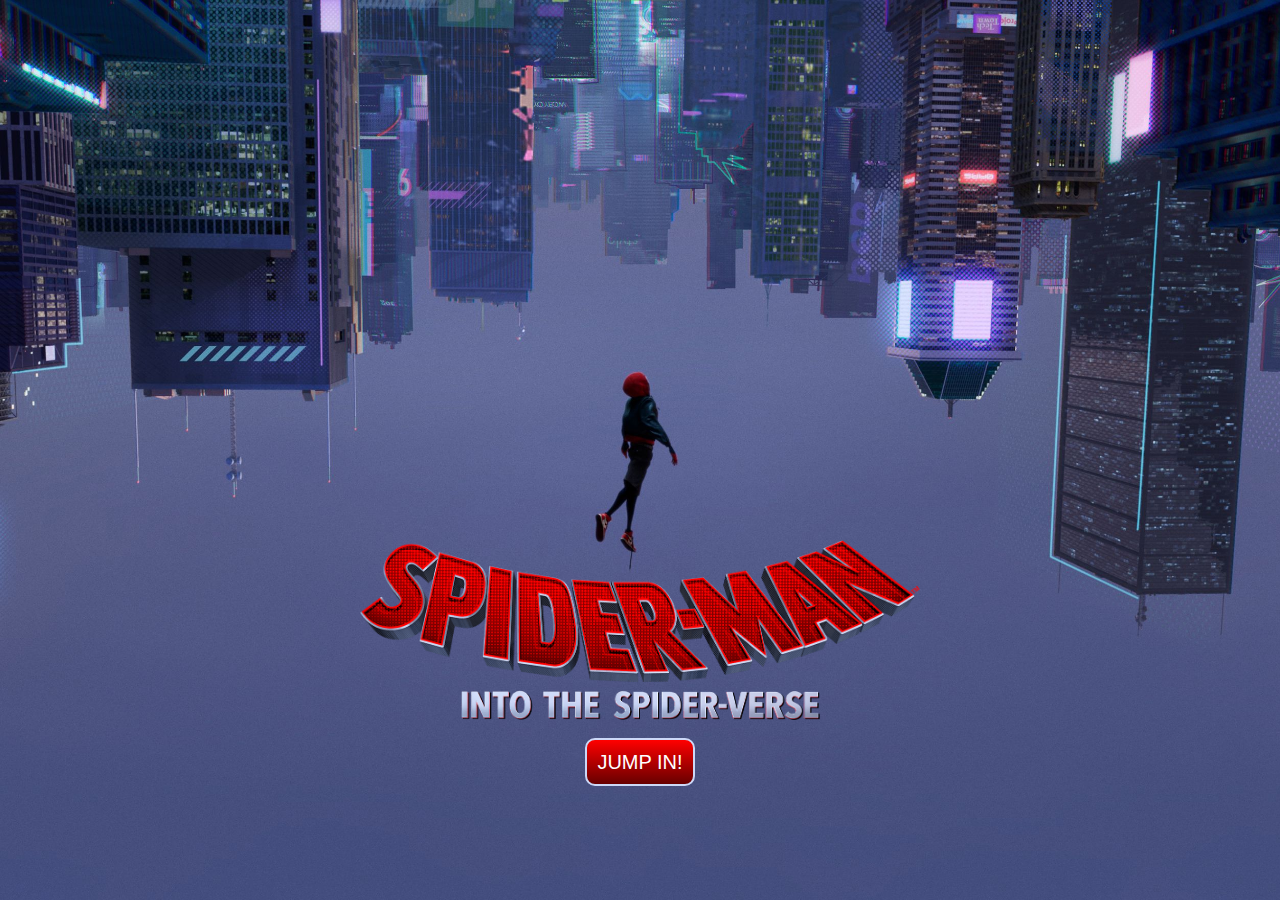
==== index.html @ bbaa46cb "Started Project" ====
<!doctype html>
<html lang="en">
<head>
  <!-- Required meta tags -->
  <meta charset="utf-8">
  <meta name="viewport" content="width=device-width, initial-scale=1, shrink-to-fit=no">
  <link rel="stylesheet" type="text/css" href="assets/styles/style.css">
  <link rel="stylesheet" href="https://maxcdn.bootstrapcdn.com/bootstrap/4.0.0/css/bootstrap.min.css" integrity="sha384-Gn5384xqQ1aoWXA+058RXPxPg6fy4IWvTNh0E263XmFcJlSAwiGgFAW/dAiS6JXm" crossorigin="anonymous">

  <title>Spider-Man Into the Spider-verse</title>
</head>
<body>
  <div class="landing">
    <div class="mainlogo"></div>
      <div class="container" id="jump">
        <a href="main.html"><h5>Jump In!</h5></a>
    </div>
  </div>

  <!-- Optional JavaScript -->
  <!-- jQuery first, then Popper.js, then Bootstrap JS -->
  <script src="https://code.jquery.com/jquery-3.2.1.slim.min.js" integrity="sha384-KJ3o2DKtIkvYIK3UENzmM7KCkRr/rE9/Qpg6aAZGJwFDMVNA/GpGFF93hXpG5KkN" crossorigin="anonymous"></script>
  <script src="https://cdnjs.cloudflare.com/ajax/libs/popper.js/1.12.9/umd/popper.min.js" integrity="sha384-ApNbgh9B+Y1QKtv3Rn7W3mgPxhU9K/ScQsAP7hUibX39j7fakFPskvXusvfa0b4Q" crossorigin="anonymous"></script>
  <script src="https://maxcdn.bootstrapcdn.com/bootstrap/4.0.0/js/bootstrap.min.js" integrity="sha384-JZR6Spejh4U02d8jOt6vLEHfe/JQGiRRSQQxSfFWpi1MquVdAyjUar5+76PVCmYl" crossorigin="anonymous"></script>
</body>
</html>
---- assets/styles/style.css ----
/*LANDING PAGE*/
.landing {
	background-image:url(../images/landing.jpg);
	height: 100vh;
	background-position: center;
	background-size: cover;
	background-repeat: no-repeat;
}

.mainlogo {
	height: 20vh;
	background-image: url(../images/mainlogo.png);
	background-position: center;
	background-size: contain;
	background-repeat: no-repeat;
	position: relative;
	top:60%;
}

#jump {
	text-align: center;
	position: relative;
	top:62%;
}

#jump h5 {
	color: white;
	background-image: linear-gradient(#FF0000, #670000);
	text-align: center;
	width: 110px;
	border-radius: 10px;
	padding: 10px;
	border: #CCD8F7 2px solid;
	margin: 0 auto;
	text-transform: uppercase;
	font-weight: 500;
}
/*END OF LANDING PAGE*/
/*MAIN PAGE*/
/*NAVBAR*/
.navbar {
	background-image: linear-gradient(#FF0000, #670000);
	border-bottom: #CCD8F7 2px solid;
	border-top: #CCD8F7 2px solid;
	height:8vh;

}

nav a img{
	height: 50px;
	border-radius: 50%;
}


.nav-item a{
	color: #f4f4f4;
}

/*END OF NAVBAAR*/
/*MAIN*/

#overlay {
	background-image: url(../images/overlay.png);
}
#mainPage {
	height: 100vh;
	/*background-image: linear-gradient(#6D709D, #646C9B);*/
	background-image: url(../images/mainWallpaper.jpg);
	background-position: center;
	background-size: cover;
	background-repeat: no-repeat;
	margin-top: 8vh;
}

#trailer {
	height: 40vh;
	width: 50%;
	margin: 0 auto;
	padding-top: 2vh;
}
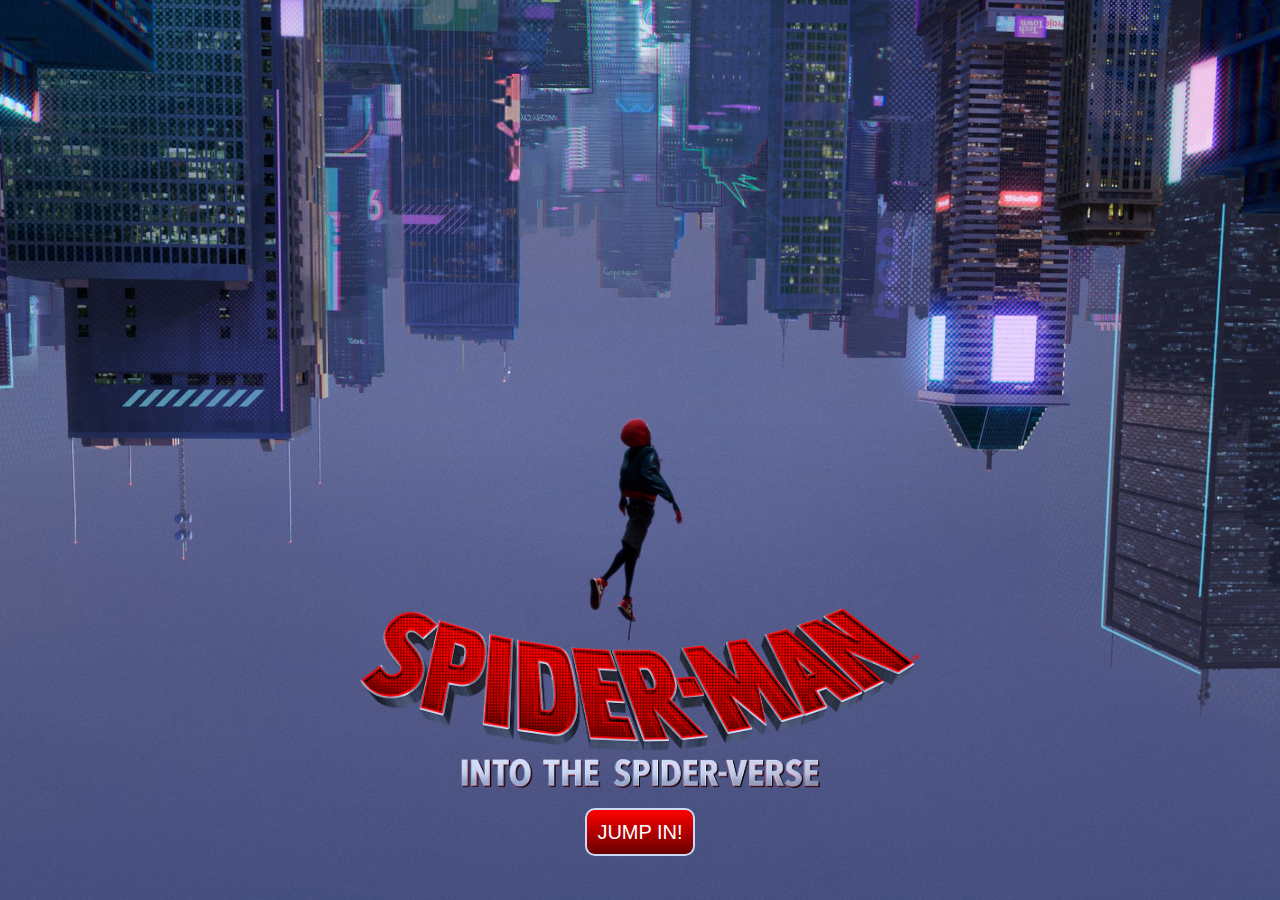
==== commit 40694f12: "added ratings" ====
--- a/index.html
+++ b/index.html
@@ -1,26 +1,42 @@
 <!doctype html>
 <html lang="en">
+
 <head>
   <!-- Required meta tags -->
   <meta charset="utf-8">
   <meta name="viewport" content="width=device-width, initial-scale=1, shrink-to-fit=no">
   <link rel="stylesheet" type="text/css" href="assets/styles/style.css">
-  <link rel="stylesheet" href="https://maxcdn.bootstrapcdn.com/bootstrap/4.0.0/css/bootstrap.min.css" integrity="sha384-Gn5384xqQ1aoWXA+058RXPxPg6fy4IWvTNh0E263XmFcJlSAwiGgFAW/dAiS6JXm" crossorigin="anonymous">
+  <link rel="stylesheet" href="https://maxcdn.bootstrapcdn.com/bootstrap/4.0.0/css/bootstrap.min.css"
+    integrity="sha384-Gn5384xqQ1aoWXA+058RXPxPg6fy4IWvTNh0E263XmFcJlSAwiGgFAW/dAiS6JXm" crossorigin="anonymous">
 
   <title>Spider-Man Into the Spider-verse</title>
 </head>
+
 <body>
-  <div class="landing">
-    <div class="mainlogo"></div>
+  <div class="x">
+    <div class="landing">
+      <div class="mainlogo"></div>
       <div class="container" id="jump">
-        <a href="main.html"><h5>Jump In!</h5></a>
+        <a href="main.html">
+          <h5>Jump In!</h5>
+        </a>
+      </div>
     </div>
   </div>
 
+
   <!-- Optional JavaScript -->
+  
   <!-- jQuery first, then Popper.js, then Bootstrap JS -->
-  <script src="https://code.jquery.com/jquery-3.2.1.slim.min.js" integrity="sha384-KJ3o2DKtIkvYIK3UENzmM7KCkRr/rE9/Qpg6aAZGJwFDMVNA/GpGFF93hXpG5KkN" crossorigin="anonymous"></script>
-  <script src="https://cdnjs.cloudflare.com/ajax/libs/popper.js/1.12.9/umd/popper.min.js" integrity="sha384-ApNbgh9B+Y1QKtv3Rn7W3mgPxhU9K/ScQsAP7hUibX39j7fakFPskvXusvfa0b4Q" crossorigin="anonymous"></script>
-  <script src="https://maxcdn.bootstrapcdn.com/bootstrap/4.0.0/js/bootstrap.min.js" integrity="sha384-JZR6Spejh4U02d8jOt6vLEHfe/JQGiRRSQQxSfFWpi1MquVdAyjUar5+76PVCmYl" crossorigin="anonymous"></script>
+  <script src="https://code.jquery.com/jquery-3.2.1.slim.min.js"
+    integrity="sha384-KJ3o2DKtIkvYIK3UENzmM7KCkRr/rE9/Qpg6aAZGJwFDMVNA/GpGFF93hXpG5KkN"
+    crossorigin="anonymous"></script>
+  <script src="https://cdnjs.cloudflare.com/ajax/libs/popper.js/1.12.9/umd/popper.min.js"
+    integrity="sha384-ApNbgh9B+Y1QKtv3Rn7W3mgPxhU9K/ScQsAP7hUibX39j7fakFPskvXusvfa0b4Q"
+    crossorigin="anonymous"></script>
+  <script src="https://maxcdn.bootstrapcdn.com/bootstrap/4.0.0/js/bootstrap.min.js"
+    integrity="sha384-JZR6Spejh4U02d8jOt6vLEHfe/JQGiRRSQQxSfFWpi1MquVdAyjUar5+76PVCmYl"
+    crossorigin="anonymous"></script>
 </body>
+
 </html>--- a/assets/styles/style.css
+++ b/assets/styles/style.css
@@ -1,10 +1,19 @@
 /*LANDING PAGE*/
 .landing {
-	background-image:url(../images/landing.jpg);
+	/* background-image:url(../images/landing.jpg);
 	height: 100vh;
 	background-position: center;
 	background-size: cover;
-	background-repeat: no-repeat;
+	background-repeat: no-repeat; */
+	background-image: url(../images/landing.jpg);
+    background-position: top center;
+    background-repeat: no-repeat;
+    background-size: auto 100% ;
+    height: 112.5vh;
+    position: relative;
+    top: 0%;
+    animation: scroll 5s;
+    animation-fill-mode: forwards;
 }
 
 .mainlogo {
@@ -35,6 +44,17 @@
 	text-transform: uppercase;
 	font-weight: 500;
 }
+
+.x {
+    height: 100vh;   
+    overflow: hidden; 
+}
+
+
+@keyframes scroll {
+    0%      {top: 0%}
+    100%    {top: -12.5%}
+}
 /*END OF LANDING PAGE*/
 /*MAIN PAGE*/
 /*NAVBAR*/
@@ -43,11 +63,12 @@
 	border-bottom: #CCD8F7 2px solid;
 	border-top: #CCD8F7 2px solid;
 	height:8vh;
+	padding: 0;
 
 }
 
 nav a img{
-	height: 50px;
+	height: 6vh;
 	border-radius: 50%;
 }
 
@@ -56,8 +77,24 @@
 	color: #f4f4f4;
 }
 
+/* nav ul {
+	background-color:black;
+} */
+
+.navbar.scrolled{
+	background: rgba(225, 225, 225, 0.0);
+	/* transition: background 2s ease-out; */
+	border: none;
+  }
+
+  .overlay.scrolled{
+	background-image: none;
+	/* transition: background 2s ease-out; */
+	border: none;
+  }
 /*END OF NAVBAAR*/
 /*MAIN*/
+
 
 #overlay {
 	background-image: url(../images/overlay.png);
@@ -73,8 +110,34 @@
 }
 
 #trailer {
-	height: 40vh;
-	width: 50%;
+	/* height: 40vh; */
+	/* width: 50%; */
 	margin: 0 auto;
 	padding-top: 2vh;
-}+	text-align: center;
+}
+
+.oscars img {
+	width: 100%;
+	background-color: rgba(255, 255, 255, 0.3);
+	padding: 10px;
+	margin-bottom:3vh;
+	border-radius: 5px;
+}
+
+.rt img {
+	height: 15vh;
+}
+
+.mt img {
+	height: 15vh;
+}
+/* .rt img {
+	height: 15vh;
+}
+
+.rt span {
+	font-size: 2em;
+	color: white;
+	line-height: 10vh;
+} */
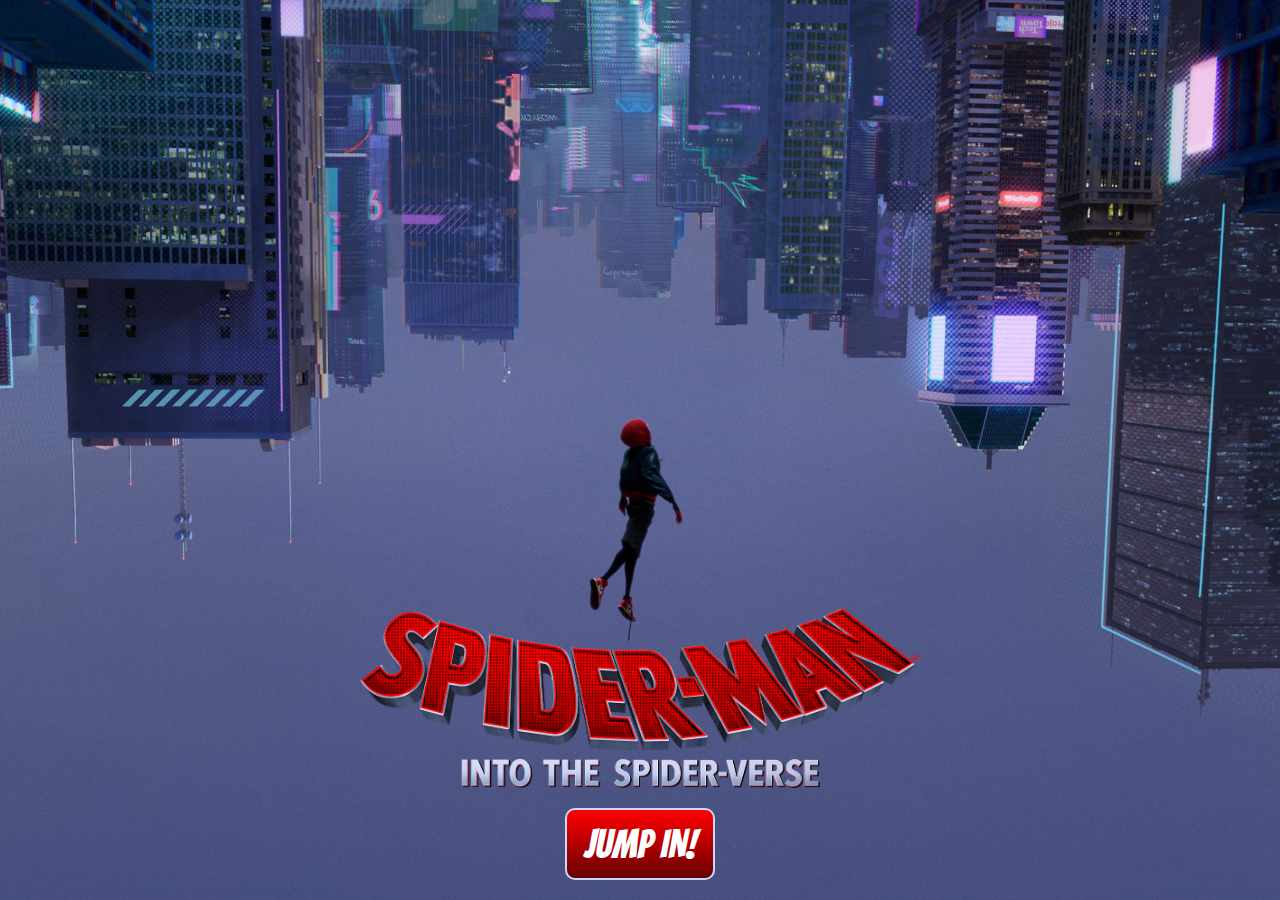
==== commit cc6346e5: "added footer and links to pages" ====
--- a/index.html
+++ b/index.html
@@ -8,7 +8,7 @@
   <link rel="stylesheet" type="text/css" href="assets/styles/style.css">
   <link rel="stylesheet" href="https://maxcdn.bootstrapcdn.com/bootstrap/4.0.0/css/bootstrap.min.css"
     integrity="sha384-Gn5384xqQ1aoWXA+058RXPxPg6fy4IWvTNh0E263XmFcJlSAwiGgFAW/dAiS6JXm" crossorigin="anonymous">
-
+  <link href="https://fonts.googleapis.com/css?family=Montserrat|Raleway|Bangers" rel="stylesheet">
   <title>Spider-Man Into the Spider-verse</title>
 </head>
 
--- a/assets/styles/style.css
+++ b/assets/styles/style.css
@@ -1,3 +1,7 @@
+* {
+	font-family: 'Bangers', sans-serif;
+}
+
 /*LANDING PAGE*/
 .landing {
 	/* background-image:url(../images/landing.jpg);
@@ -36,13 +40,14 @@
 	color: white;
 	background-image: linear-gradient(#FF0000, #670000);
 	text-align: center;
-	width: 110px;
+	width: 150px;
 	border-radius: 10px;
 	padding: 10px;
 	border: #CCD8F7 2px solid;
 	margin: 0 auto;
 	text-transform: uppercase;
 	font-weight: 500;
+	font-size: 2.5em;
 }
 
 .x {
@@ -62,7 +67,7 @@
 	background-image: linear-gradient(#FF0000, #670000);
 	border-bottom: #CCD8F7 2px solid;
 	border-top: #CCD8F7 2px solid;
-	height:8vh;
+	/*height:8vh;*/
 	padding: 0;
 
 }
@@ -74,7 +79,12 @@
 
 
 .nav-item a{
-	color: #f4f4f4;
+	color: #f2f2f2;
+	font-size: 2em;
+}
+
+.navbar-toggler, .navbar-toggler-icon {
+	border: black 1px solid;
 }
 
 /* nav ul {
@@ -106,7 +116,8 @@
 	background-position: center;
 	background-size: cover;
 	background-repeat: no-repeat;
-	margin-top: 8vh;
+	margin-top: 7vh;
+	padding-top:1vh;
 }
 
 #trailer {
@@ -119,7 +130,7 @@
 
 .oscars img {
 	width: 100%;
-	background-color: rgba(255, 255, 255, 0.3);
+	background-color: rgba(255, 255, 255, 0.2);
 	padding: 10px;
 	margin-bottom:3vh;
 	border-radius: 5px;
@@ -130,6 +141,10 @@
 }
 
 .mt img {
+	height: 15vh;
+}
+
+.rt2 img {
 	height: 15vh;
 }
 /* .rt img {
@@ -141,3 +156,48 @@
 	color: white;
 	line-height: 10vh;
 } */
+
+
+.carousel-control-prev, .carousel-control-next {
+   height:0;
+   top:50%;
+}
+
+.comicBorder h2 {
+	color: white;
+	background-image: url(../images/overlay.png);
+	text-align: center;
+	width: 20vw;
+	border-radius: 10px;
+	padding: 10px;
+	margin: 0 auto;
+	/*text-transform: uppercase;*/
+	font-weight: 500;
+	font-size: 2.5em;
+}
+
+.comicBorder {
+	background-image: linear-gradient(#FF0000, #670000);
+	border-radius: 10px;
+	border: #CCD8F7 3px solid;
+	/*height: 100%;
+	width:20vw;*/
+ }
+
+ .footer {
+ 	text-align: center;
+ }
+
+.footer p {
+	color: #f2f2f2;
+	font-family: 'Montserrat', sans-serif;
+}
+
+@media only screen and (max-width:400px) {
+	.footer-image {
+		max-width: 80px;
+			}
+
+			
+}
+
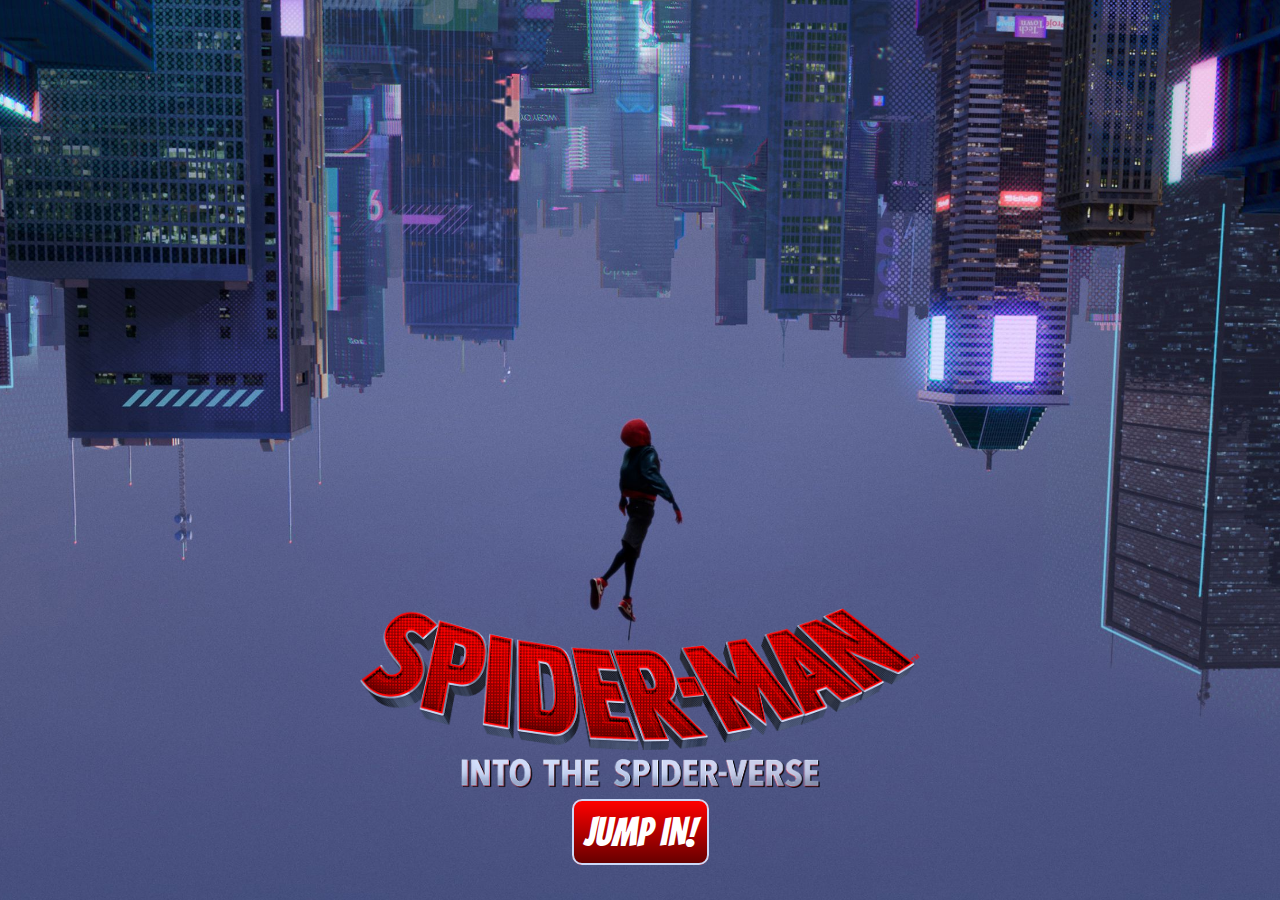
==== commit 6f44be9b: "final" ====
--- a/index.html
+++ b/index.html
@@ -7,19 +7,17 @@
   <meta name="viewport" content="width=device-width, initial-scale=1, shrink-to-fit=no">
   <link rel="stylesheet" type="text/css" href="assets/styles/style.css">
   <link rel="stylesheet" href="https://maxcdn.bootstrapcdn.com/bootstrap/4.0.0/css/bootstrap.min.css"
-    integrity="sha384-Gn5384xqQ1aoWXA+058RXPxPg6fy4IWvTNh0E263XmFcJlSAwiGgFAW/dAiS6JXm" crossorigin="anonymous">
+  integrity="sha384-Gn5384xqQ1aoWXA+058RXPxPg6fy4IWvTNh0E263XmFcJlSAwiGgFAW/dAiS6JXm" crossorigin="anonymous">
   <link href="https://fonts.googleapis.com/css?family=Montserrat|Raleway|Bangers" rel="stylesheet">
   <title>Spider-Man Into the Spider-verse</title>
+  <link rel="icon" href="assets/images/favicon.ico">
 </head>
-
 <body>
   <div class="x">
     <div class="landing">
       <div class="mainlogo"></div>
       <div class="container" id="jump">
-        <a href="main.html">
-          <h5>Jump In!</h5>
-        </a>
+        <a href="main.html"><h5>Jump In!</h5></a>
       </div>
     </div>
   </div>
@@ -29,14 +27,14 @@
   
   <!-- jQuery first, then Popper.js, then Bootstrap JS -->
   <script src="https://code.jquery.com/jquery-3.2.1.slim.min.js"
-    integrity="sha384-KJ3o2DKtIkvYIK3UENzmM7KCkRr/rE9/Qpg6aAZGJwFDMVNA/GpGFF93hXpG5KkN"
-    crossorigin="anonymous"></script>
+  integrity="sha384-KJ3o2DKtIkvYIK3UENzmM7KCkRr/rE9/Qpg6aAZGJwFDMVNA/GpGFF93hXpG5KkN"
+  crossorigin="anonymous"></script>
   <script src="https://cdnjs.cloudflare.com/ajax/libs/popper.js/1.12.9/umd/popper.min.js"
-    integrity="sha384-ApNbgh9B+Y1QKtv3Rn7W3mgPxhU9K/ScQsAP7hUibX39j7fakFPskvXusvfa0b4Q"
-    crossorigin="anonymous"></script>
+  integrity="sha384-ApNbgh9B+Y1QKtv3Rn7W3mgPxhU9K/ScQsAP7hUibX39j7fakFPskvXusvfa0b4Q"
+  crossorigin="anonymous"></script>
   <script src="https://maxcdn.bootstrapcdn.com/bootstrap/4.0.0/js/bootstrap.min.js"
-    integrity="sha384-JZR6Spejh4U02d8jOt6vLEHfe/JQGiRRSQQxSfFWpi1MquVdAyjUar5+76PVCmYl"
-    crossorigin="anonymous"></script>
+  integrity="sha384-JZR6Spejh4U02d8jOt6vLEHfe/JQGiRRSQQxSfFWpi1MquVdAyjUar5+76PVCmYl"
+  crossorigin="anonymous"></script>
 </body>
 
 </html>--- a/assets/styles/style.css
+++ b/assets/styles/style.css
@@ -1,6 +1,15 @@
 * {
 	font-family: 'Bangers', sans-serif;
 }
+
+/*body {
+	background-color:black;
+}*/
+
+html {
+  scroll-behavior: smooth;
+}
+
 
 /*LANDING PAGE*/
 .landing {
@@ -48,11 +57,21 @@
 	text-transform: uppercase;
 	font-weight: 500;
 	font-size: 2.5em;
+	display: inline;
 }
 
 .x {
     height: 100vh;   
     overflow: hidden; 
+}
+
+#jump a:hover {
+	text-decoration: none;
+	color: black;
+}
+
+#jump a:hover h5{
+	color: black;
 }
 
 
@@ -77,14 +96,18 @@
 	border-radius: 50%;
 }
 
+a.navbar-brand{
+	color: #f2f2f2;
+	font-size: 2em;
+}
 
 .nav-item a{
 	color: #f2f2f2;
 	font-size: 2em;
 }
 
-.navbar-toggler, .navbar-toggler-icon {
-	border: black 1px solid;
+.navbar-toggler-icon {
+background-image: url('https://mdbootstrap.com/img/svg/hamburger5.svg?color=f2f2f2');
 }
 
 /* nav ul {
@@ -102,15 +125,18 @@
 	/* transition: background 2s ease-out; */
 	border: none;
   }
+
+  #overlay {
+	background-image: url(../images/overlay.png);
+}
 /*END OF NAVBAAR*/
 /*MAIN*/
 
 
-#overlay {
-	background-image: url(../images/overlay.png);
-}
+
+
 #mainPage {
-	height: 100vh;
+	height: 100%;
 	/*background-image: linear-gradient(#6D709D, #646C9B);*/
 	background-image: url(../images/mainWallpaper.jpg);
 	background-position: center;
@@ -118,6 +144,7 @@
 	background-repeat: no-repeat;
 	margin-top: 7vh;
 	padding-top:1vh;
+	background-attachment: fixed;
 }
 
 #trailer {
@@ -163,9 +190,8 @@
    top:50%;
 }
 
-.comicBorder h2 {
+.comicBorder a {
 	color: white;
-	background-image: url(../images/overlay.png);
 	text-align: center;
 	width: 20vw;
 	border-radius: 10px;
@@ -173,7 +199,13 @@
 	margin: 0 auto;
 	/*text-transform: uppercase;*/
 	font-weight: 500;
-	font-size: 2.5em;
+	font-size: 1.6rem;
+}
+
+.comicBorder a:hover {
+	text-decoration: none;
+	color:black;
+
 }
 
 .comicBorder {
@@ -182,6 +214,8 @@
 	border: #CCD8F7 3px solid;
 	/*height: 100%;
 	width:20vw;*/
+	text-align: center;
+
  }
 
  .footer {
@@ -193,11 +227,275 @@
 	font-family: 'Montserrat', sans-serif;
 }
 
-@media only screen and (max-width:400px) {
+
+
+/* Watch Page */
+
+#watchpage {
+	/* height: 100vh; */
+	background-image:url(../images/watchWallpaper.png);
+	background-size: cover;
+	background-position: center;
+	margin-top: 7vh;
+	padding-top:5vh;
+	text-align: center;
+	background-attachment: fixed;
+}
+
+#watchpage h1 {
+	color: #f2f2f2;
+	font-size: 3em;
+	font-family: 'Raleway', sans-serif;
+}
+
+#watchpage .container {
+	text-align: center;
+}
+
+/* .buydigital{
+	min-height: 49px;
+	max-height: 10vh;
+} */
+
+.icons {
+	color: #f2f2f2;
+	font-size: 5em;
+}
+
+.getdigital {
+	color: #f2f2f2;
+	font-size: 2em;
+	font-family: 'Montserrat', sans-serif;
+}
+
+#watchpage h2 {
+	color: #f2f2f2;
+	font-family: 'Raleway', sans-serif;
+}
+
+#id {
+	height: 100vh;
+}
+
+/* #physical {
+	height: 80vh;
+} */
+
+#physical h2 {
+	padding-top: 10vh;
+	font-size: 3rem;
+	font-family: 'Raleway', sans-serif;
+}
+/* End of Watch Page */
+
+/* Soundtrack */
+.soundtrackpage {
+	background-image: url(../images/spiderman-into-the-spider-verse-movie-wallpaper-1.jpg);
+	background-size: cover;
+	background-position: center;
+	text-align: center;
+	background-attachment: fixed;
+	height: 100vh;
+}
+.soundtrack {
+	text-align: center;
+}
+
+
+
+/* End of Soundtrack */
+
+
+/*Gallery*/
+
+#gallerypage {
+	height: 100%;
+	background-image: url(../images/gallery.jpg);
+	background-attachment: fixed;
+	background-repeat: no-repeat;
+	background-size: cover;
+	background-position: center;
+	text-align: center;
+}
+
+#gallerypage h2 {
+	color: #f2f2f2;
+	font-size: 3rem;
+}
+
+#moviesnippets video {
+	width: 100%;
+	border: 10px black solid;
+	background-color: black;
+	background-size: cover;
+}
+
+.comics {
+	background-image: linear-gradient(to right, #FF8383, #670000);
+	padding: 1px;
+	border: 10px black solid;
+}
+
+.invitation	{
+	text-align: center;
+}
+
+
+
+/* try */
+.hover {
+  opacity: 1;
+  display: block;
+  width: 100%;
+  height: auto;
+  transition: .5s ease;
+	backface-visibility: hidden;
+	box-shadow: 0 4px 8px 0 rgba(0, 0, 0, 1), 0 6px 20px 0 rgba(0, 0, 0, 1);
+}
+
+.middle {
+  transition: .5s ease;
+  opacity: 0;
+  position: absolute;
+  top: 50%;
+  left: 50%;
+  transform: translate(-50%, -50%);
+  -ms-transform: translate(-50%, -50%);
+	text-align: center;
+	
+}
+
+.containerimage:hover .hover {
+	opacity: 0.3;
+	border:5px #670000 solid;
+}
+
+.containerimage:hover .middle {
+  opacity: 1;
+}
+
+.text {
+  color: white;
+  font-size: 2rem;
+  padding: 16px 32px;
+}
+/* end of try */
+/*End of Gallery*/
+
+/*NAVBAR STATUS*/
+.nav-item > .active {
+  color: black;
+  background-image: url("../images/web.png");
+  background-size: cover;
+  height: 100%;
+  background-position: center;
+}
+
+.nav-item > a:hover {
+  color: black;
+}
+
+#homeweb { 
+	color: black;
+  background-image: url("../images/web.png");
+  background-size: cover;
+  height: 100%;
+  background-position: center;
+ }
+
+ .vendor:hover {
+	opacity: 0.8;
+	transform:scale(1.1);
+	transition: all 0.2s;
+}
+
+ .retailer:hover {
+	opacity: 0.4;
+}
+
+.map-responsive{
+    overflow:hidden;
+    padding-bottom:56.25%;
+    position:relative;
+    height:0;
+}
+.map-responsive iframe{
+    left:0;
+    top:0;
+    height:100%;
+    width:100%;
+    position:absolute;
+}
+
+.invitation h3 {
+	color: white;
+}
+
+#storypage {
+	background-image: url(../images/story.png);
+	background-size: cover;
+	height: 100vh;
+	background-size: cover;
+	background-position: center;
+}
+
+#storytext {
+	color: white;
+	background-color: rgba(0,0,0,0.7);
+	padding: 20px;
+}
+
+#storytext p {
+	font-family: 'Raleway', sans-serif;
+}
+
+@media only screen and (max-width:768px) {
 	.footer-image {
 		max-width: 80px;
-			}
+	}
+
+	#mainPage {
+		height: 100vh;
+	}
+	.footer {
+		margin-top: 50px;
+	}
+
+	#digital #getdigital {
+		font-size: 2.5em;
+	}
+
+	#digital a h2 {
+		font-size: 1.5em;
+	}
+
+	#soundtrackfooter {
+		padding-top: 15vh;
+	}
+
+	#storypage {
+		height: 100%;
+	}
 
 			
 }
 
+@media only screen and (min-width:1200px) {
+	
+	.footer {
+		padding-top: 13vh;
+	}
+
+	.sounds {
+		margin-bottom: 13vh;
+	}
+	#digital #getdigital {
+		font-size: 2.5em;
+	}
+
+	#digital a h2 {
+		font-size: 1.5em;
+	}
+
+			
+}